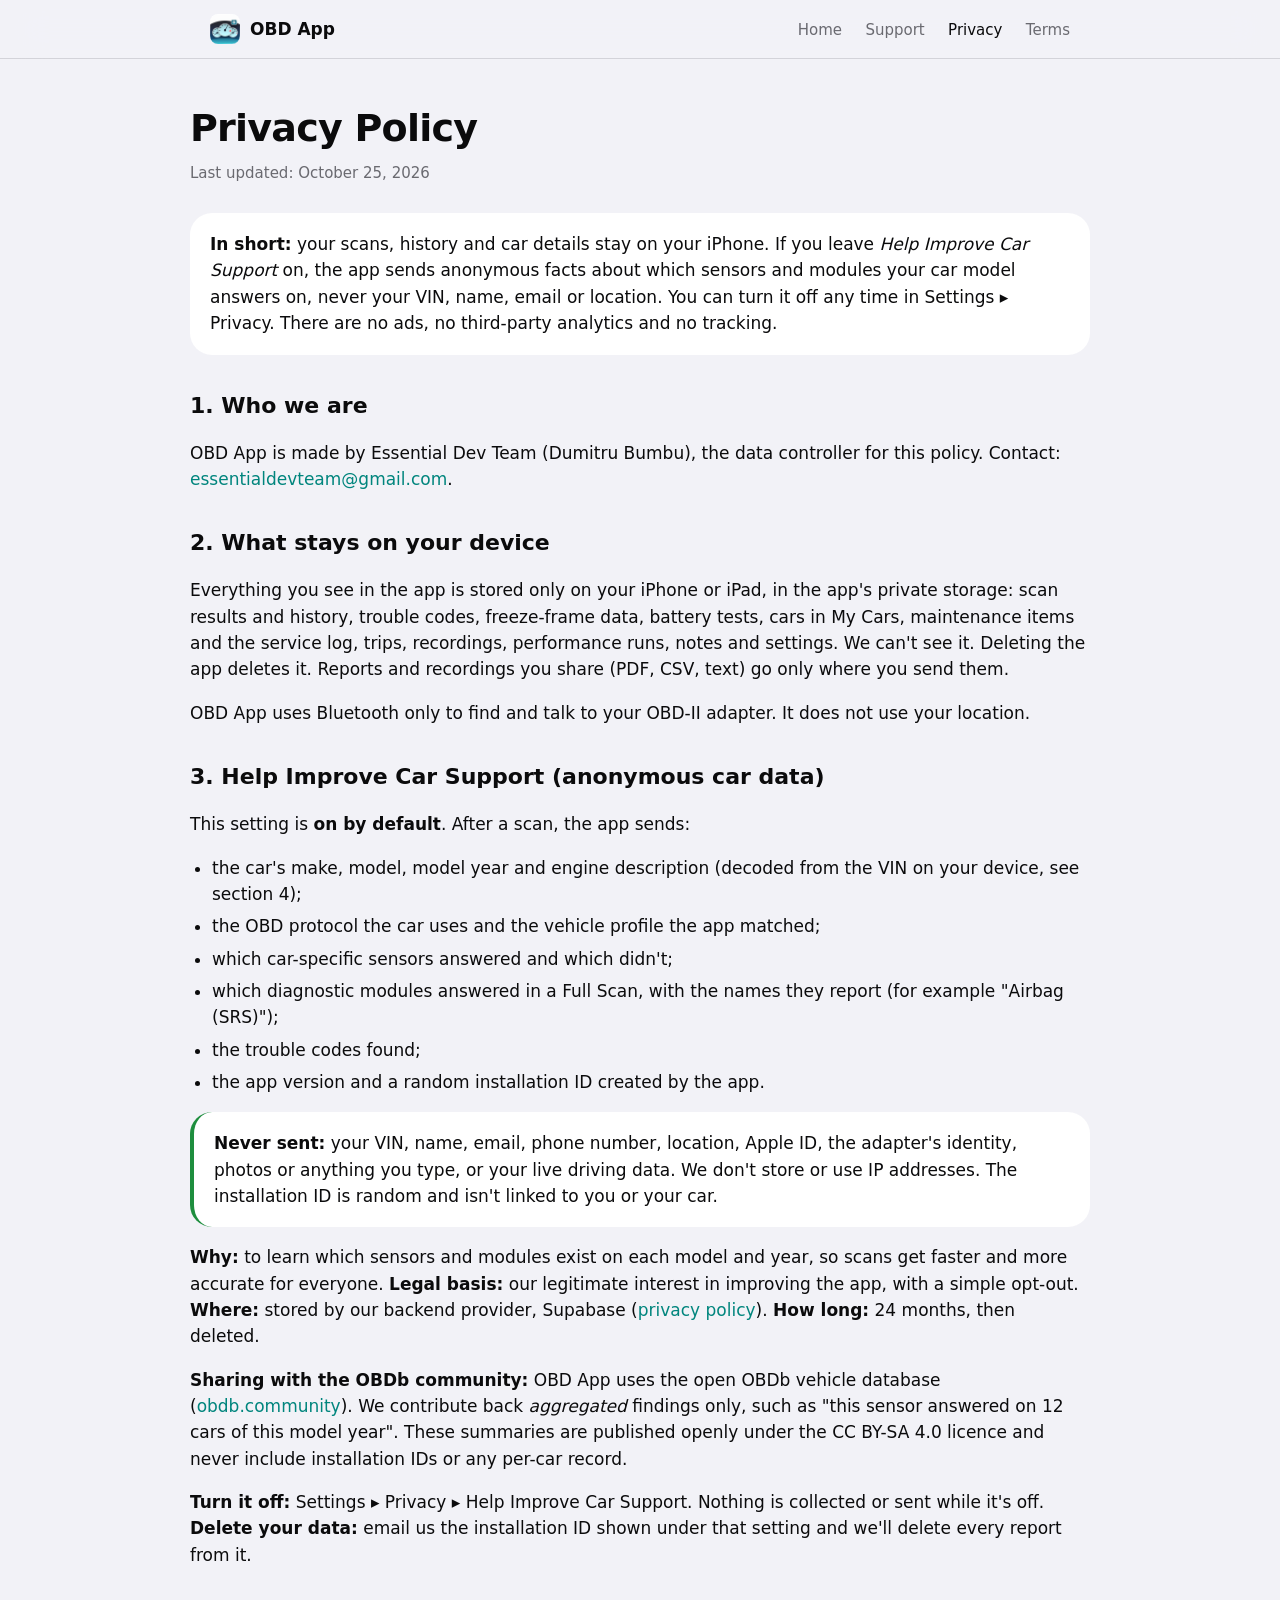
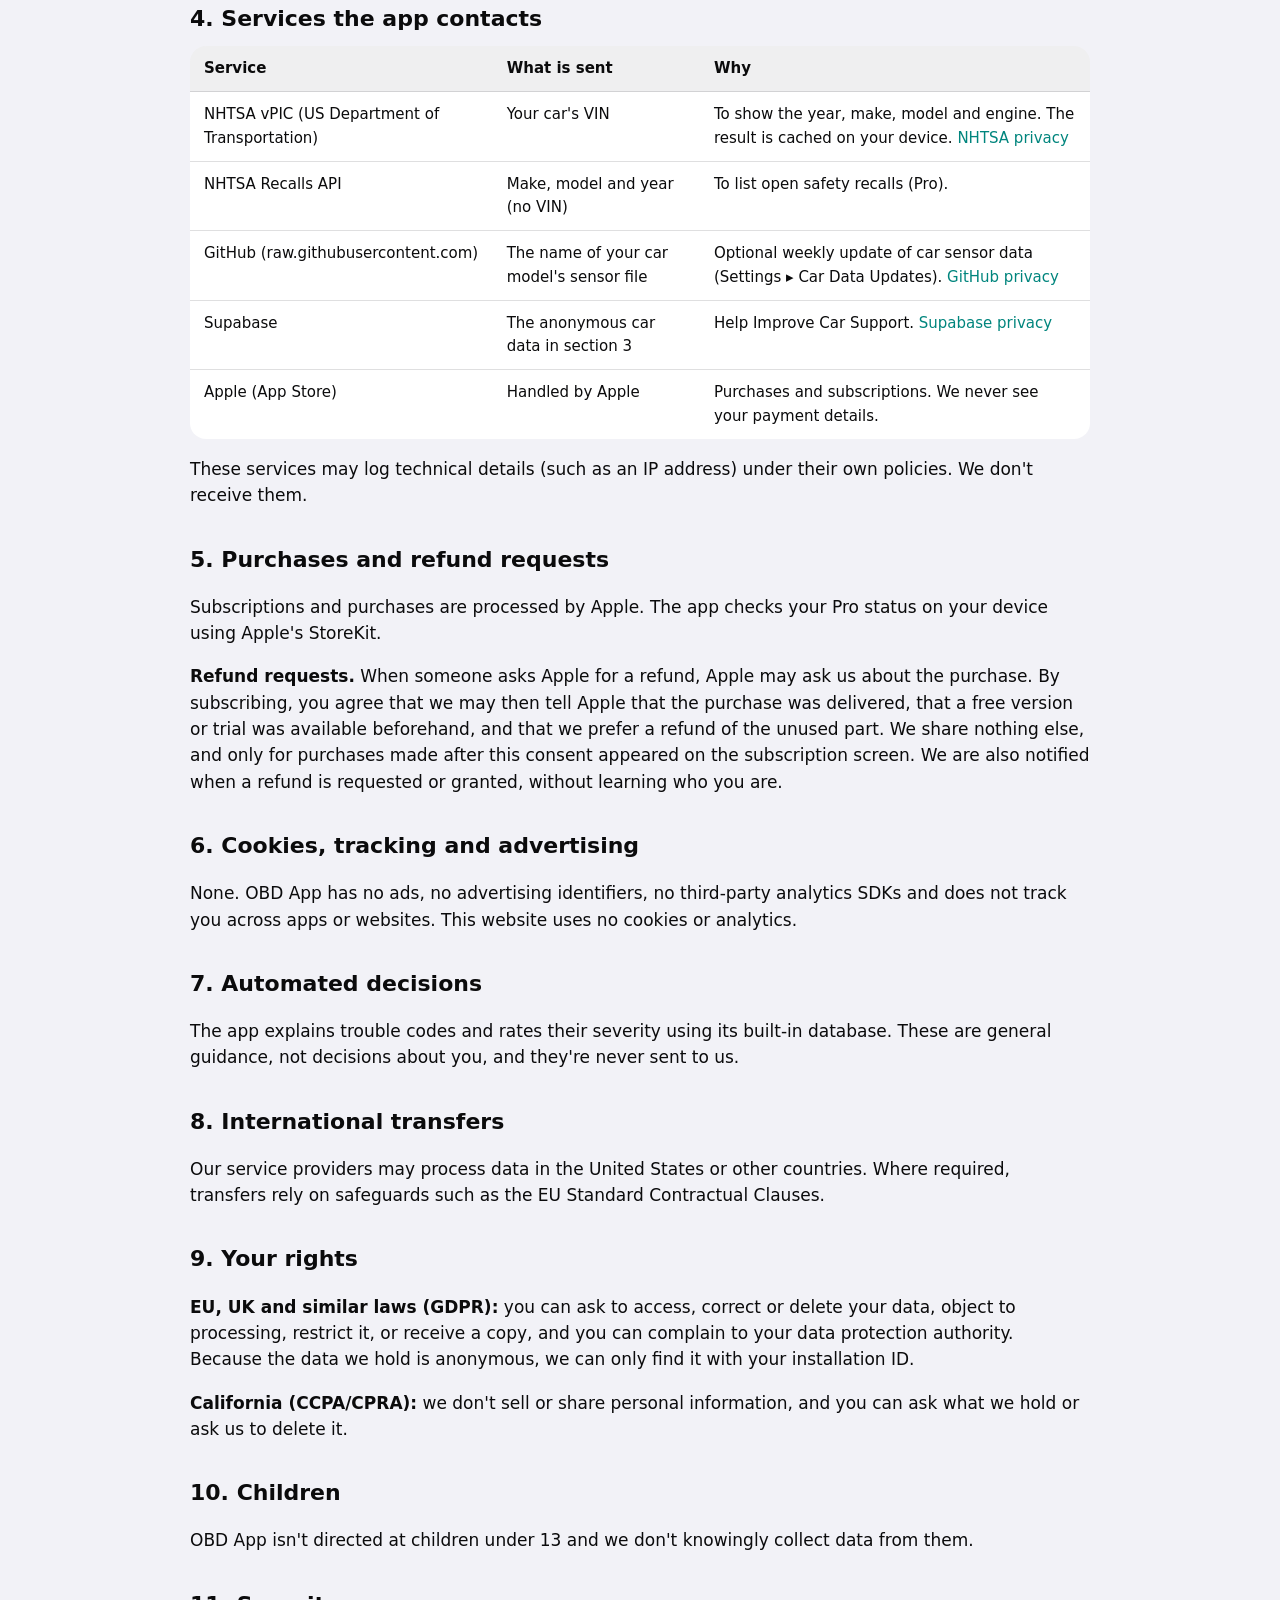
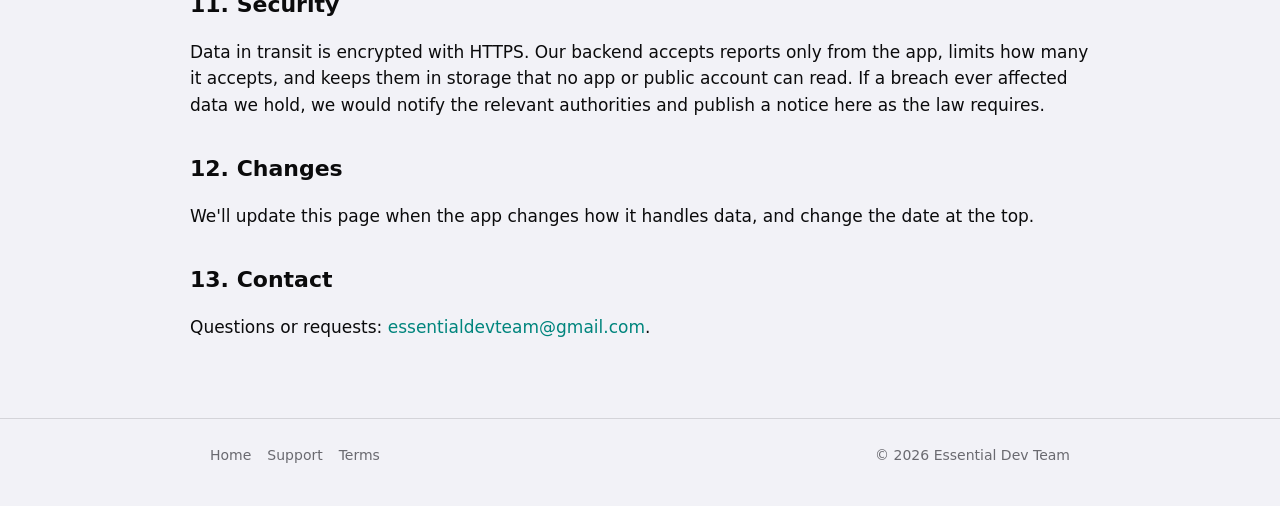
==== privacy.html @ a696c6cb "OBD App website: home, support, privacy policy, terms Co-Authored-By: Claude Opus 5.5 <noreply@anthr" ====
<!doctype html>
<html lang="en">
<head>
  <meta charset="utf-8">
  <meta name="viewport" content="width=device-width, initial-scale=1">
  <title>Privacy Policy · OBD App</title>
  <meta name="description" content="How OBD App handles your data.">
  <link rel="icon" href="favicon.png">
  <link rel="stylesheet" href="style.css">
</head>
<body>
  <header class="top">
    <div class="wrap">
      <a class="brand" href="index.html"><img src="icon.png" alt=""><span>OBD App</span></a>
      <nav>
        <a href="index.html">Home</a>
        <a href="support.html">Support</a>
        <a href="privacy.html" class="on">Privacy</a>
        <a href="terms.html">Terms</a>
      </nav>
    </div>
  </header>

  <main class="wrap doc">
    <h1>Privacy Policy</h1>
    <p class="updated">Last updated: October 25, 2026</p>

    <div class="box">
      <strong>In short:</strong> your scans, history and car details stay on your iPhone. If you leave
      <em>Help Improve Car Support</em> on, the app sends anonymous facts about which sensors and modules your
      car model answers on, never your VIN, name, email or location. You can turn it off any time in
      Settings ▸ Privacy. There are no ads, no third-party analytics and no tracking.
    </div>

    <h2>1. Who we are</h2>
    <p>OBD App is made by Essential Dev Team (Dumitru Bumbu), the data controller for this policy.
      Contact: <a href="mailto:essentialdevteam@gmail.com">essentialdevteam@gmail.com</a>.</p>

    <h2>2. What stays on your device</h2>
    <p>Everything you see in the app is stored only on your iPhone or iPad, in the app's private storage:
      scan results and history, trouble codes, freeze-frame data, battery tests, cars in My Cars, maintenance
      items and the service log, trips, recordings, performance runs, notes and settings. We can't see it.
      Deleting the app deletes it. Reports and recordings you share (PDF, CSV, text) go only where you send them.</p>
    <p>OBD App uses Bluetooth only to find and talk to your OBD-II adapter. It does not use your location.</p>

    <h2>3. Help Improve Car Support (anonymous car data)</h2>
    <p>This setting is <strong>on by default</strong>. After a scan, the app sends:</p>
    <ul>
      <li>the car's make, model, model year and engine description (decoded from the VIN on your device, see section 4);</li>
      <li>the OBD protocol the car uses and the vehicle profile the app matched;</li>
      <li>which car-specific sensors answered and which didn't;</li>
      <li>which diagnostic modules answered in a Full Scan, with the names they report (for example "Airbag (SRS)");</li>
      <li>the trouble codes found;</li>
      <li>the app version and a random installation ID created by the app.</li>
    </ul>
    <div class="box never">
      <strong>Never sent:</strong> your VIN, name, email, phone number, location, Apple ID, the adapter's identity,
      photos or anything you type, or your live driving data. We don't store or use IP addresses.
      The installation ID is random and isn't linked to you or your car.
    </div>
    <p><strong>Why:</strong> to learn which sensors and modules exist on each model and year, so scans get faster and
      more accurate for everyone. <strong>Legal basis:</strong> our legitimate interest in improving the app, with a
      simple opt-out. <strong>Where:</strong> stored by our backend provider, Supabase
      (<a href="https://supabase.com/privacy">privacy policy</a>). <strong>How long:</strong> 24 months, then deleted.</p>
    <p><strong>Sharing with the OBDb community:</strong> OBD App uses the open OBDb vehicle database
      (<a href="https://obdb.community">obdb.community</a>). We contribute back <em>aggregated</em> findings only, such as
      "this sensor answered on 12 cars of this model year". These summaries are published openly under the CC BY-SA 4.0
      licence and never include installation IDs or any per-car record.</p>
    <p><strong>Turn it off:</strong> Settings ▸ Privacy ▸ Help Improve Car Support. Nothing is collected or sent while it's off.
      <strong>Delete your data:</strong> email us the installation ID shown under that setting and we'll delete every report from it.</p>

    <h2>4. Services the app contacts</h2>
    <table>
      <tr><th>Service</th><th>What is sent</th><th>Why</th></tr>
      <tr><td>NHTSA vPIC (US Department of Transportation)</td><td>Your car's VIN</td><td>To show the year, make, model and engine. The result is cached on your device. <a href="https://www.nhtsa.gov/privacy">NHTSA privacy</a></td></tr>
      <tr><td>NHTSA Recalls API</td><td>Make, model and year (no VIN)</td><td>To list open safety recalls (Pro).</td></tr>
      <tr><td>GitHub (raw.githubusercontent.com)</td><td>The name of your car model's sensor file</td><td>Optional weekly update of car sensor data (Settings ▸ Car Data Updates). <a href="https://docs.github.com/site-policy/privacy-policies/github-general-privacy-statement">GitHub privacy</a></td></tr>
      <tr><td>Supabase</td><td>The anonymous car data in section 3</td><td>Help Improve Car Support. <a href="https://supabase.com/privacy">Supabase privacy</a></td></tr>
      <tr><td>Apple (App Store)</td><td>Handled by Apple</td><td>Purchases and subscriptions. We never see your payment details.</td></tr>
    </table>
    <p>These services may log technical details (such as an IP address) under their own policies. We don't receive them.</p>

    <h2>5. Purchases and refund requests</h2>
    <p>Subscriptions and purchases are processed by Apple. The app checks your Pro status on your device using Apple's StoreKit.</p>
    <p><strong>Refund requests.</strong> When someone asks Apple for a refund, Apple may ask us about the purchase. By subscribing,
      you agree that we may then tell Apple that the purchase was delivered, that a free version or trial was available
      beforehand, and that we prefer a refund of the unused part. We share nothing else, and only for purchases made after this
      consent appeared on the subscription screen. We are also notified when a refund is requested or granted, without
      learning who you are.</p>

    <h2>6. Cookies, tracking and advertising</h2>
    <p>None. OBD App has no ads, no advertising identifiers, no third-party analytics SDKs and does not track you across apps
      or websites. This website uses no cookies or analytics.</p>

    <h2>7. Automated decisions</h2>
    <p>The app explains trouble codes and rates their severity using its built-in database. These are general guidance,
      not decisions about you, and they're never sent to us.</p>

    <h2>8. International transfers</h2>
    <p>Our service providers may process data in the United States or other countries. Where required, transfers rely on
      safeguards such as the EU Standard Contractual Clauses.</p>

    <h2>9. Your rights</h2>
    <p><strong>EU, UK and similar laws (GDPR):</strong> you can ask to access, correct or delete your data, object to processing,
      restrict it, or receive a copy, and you can complain to your data protection authority. Because the data we hold is
      anonymous, we can only find it with your installation ID.</p>
    <p><strong>California (CCPA/CPRA):</strong> we don't sell or share personal information, and you can ask what we hold or ask us to delete it.</p>

    <h2>10. Children</h2>
    <p>OBD App isn't directed at children under 13 and we don't knowingly collect data from them.</p>

    <h2>11. Security</h2>
    <p>Data in transit is encrypted with HTTPS. Our backend accepts reports only from the app, limits how many it accepts,
      and keeps them in storage that no app or public account can read. If a breach ever affected data we hold, we would
      notify the relevant authorities and publish a notice here as the law requires.</p>

    <h2>12. Changes</h2>
    <p>We'll update this page when the app changes how it handles data, and change the date at the top.</p>

    <h2>13. Contact</h2>
    <p>Questions or requests: <a href="mailto:essentialdevteam@gmail.com">essentialdevteam@gmail.com</a>.</p>
  </main>

  <footer>
    <div class="wrap">
      <div><a href="index.html">Home</a><a href="support.html">Support</a><a href="terms.html">Terms</a></div>
      <div>© 2026 Essential Dev Team</div>
    </div>
  </footer>
</body>
</html>
---- style.css ----
:root {
  --bg: #F2F2F7;
  --card: #FFFFFF;
  --fg: #0B0B0C;
  --fg2: rgba(60, 60, 67, 0.75);
  --sep: rgba(60, 60, 67, 0.16);
  --fill: rgba(120, 120, 128, 0.12);
  --acc: #00857D;
  --accFg: #FFFFFF;
  --ok: #1E8E3E;
  --warn: #B35900;
  --bad: #D70015;
  --radius: 22px;
  color-scheme: light dark;
}
@media (prefers-color-scheme: dark) {
  :root {
    --bg: #000000;
    --card: #1C1C1E;
    --fg: #FFFFFF;
    --fg2: rgba(235, 235, 245, 0.66);
    --sep: rgba(84, 84, 88, 0.6);
    --fill: rgba(120, 120, 128, 0.24);
    --acc: #33D6C8;
    --accFg: #00211E;
    --ok: #30D158;
    --warn: #FFB340;
    --bad: #FF453A;
  }
}
* { box-sizing: border-box; }
html { -webkit-text-size-adjust: 100%; }
body {
  margin: 0;
  background: var(--bg);
  color: var(--fg);
  font: 17px/1.55 -apple-system, BlinkMacSystemFont, "SF Pro Text", "Helvetica Neue", system-ui, sans-serif;
  -webkit-font-smoothing: antialiased;
}
a { color: var(--acc); text-decoration: none; }
a:hover { text-decoration: underline; }
.wrap { max-width: 900px; margin: 0 auto; padding: 0 20px; }

/* Header */
header.top {
  position: sticky; top: 0; z-index: 10;
  background: color-mix(in srgb, var(--bg) 82%, transparent);
  backdrop-filter: saturate(180%) blur(20px);
  -webkit-backdrop-filter: saturate(180%) blur(20px);
  border-bottom: 0.5px solid var(--sep);
}
header.top .wrap { display: flex; align-items: center; justify-content: space-between; height: 58px; gap: 12px; }
.brand { display: flex; align-items: center; gap: 10px; font-weight: 700; color: var(--fg); }
.brand img { width: 30px; height: 30px; border-radius: 8px; }
nav a { color: var(--fg2); font-size: 15px; font-weight: 500; margin-left: 18px; }
nav a.on, nav a:hover { color: var(--fg); text-decoration: none; }

/* Hero */
.hero { padding: 64px 0 40px; display: grid; grid-template-columns: 1fr; gap: 28px; text-align: center; }
.hero img.icon { width: 112px; height: 112px; border-radius: 26px; margin: 0 auto; box-shadow: 0 18px 50px rgba(0, 0, 0, 0.25); }
.hero h1 { font-size: clamp(36px, 7vw, 58px); line-height: 1.05; letter-spacing: -0.03em; margin: 0; }
.hero h1 span { color: var(--fg2); display: block; }
.hero p.lead { font-size: 20px; color: var(--fg2); max-width: 620px; margin: 0 auto; }
.cta { display: flex; gap: 12px; justify-content: center; flex-wrap: wrap; }
.btn {
  display: inline-flex; align-items: center; justify-content: center; gap: 8px;
  height: 52px; padding: 0 26px; border-radius: 26px; font-weight: 600; font-size: 17px;
  background: var(--acc); color: var(--accFg);
}
.btn.ghost { background: var(--fill); color: var(--acc); }
.btn:hover { text-decoration: none; filter: brightness(1.05); }
.note { font-size: 13px; color: var(--fg2); }

/* Verdict demo */
.demo { display: grid; grid-template-columns: repeat(auto-fit, minmax(240px, 1fr)); gap: 14px; margin: 18px 0 8px; }
.card { background: var(--card); border-radius: var(--radius); padding: 20px; }
.chip {
  display: inline-flex; align-items: center; gap: 6px; height: 26px; padding: 0 11px; border-radius: 13px;
  font-size: 13px; font-weight: 700;
}
.chip.ok { color: var(--ok); background: color-mix(in srgb, var(--ok) 16%, transparent); }
.chip.warn { color: var(--warn); background: color-mix(in srgb, var(--warn) 16%, transparent); }
.chip.bad { color: var(--bad); background: color-mix(in srgb, var(--bad) 16%, transparent); }
.code { font: 600 13px ui-monospace, "SF Mono", Menlo, monospace; color: var(--fg2); margin-left: 8px; }
.card h3 { margin: 12px 0 4px; font-size: 18px; line-height: 1.3; }
.card p { margin: 0; color: var(--fg2); font-size: 15px; }

/* Features */
section { padding: 34px 0; }
section h2 { font-size: 30px; letter-spacing: -0.02em; margin: 0 0 18px; }
.grid { display: grid; grid-template-columns: repeat(auto-fit, minmax(250px, 1fr)); gap: 14px; }
.feature .ico {
  width: 40px; height: 40px; border-radius: 12px; background: var(--fill); color: var(--acc);
  display: flex; align-items: center; justify-content: center; font-size: 20px; margin-bottom: 10px;
}
.feature h3 { margin: 0 0 6px; font-size: 18px; }
.feature p { margin: 0; color: var(--fg2); font-size: 15px; }
.pro { font-size: 11px; font-weight: 700; color: var(--fg2); background: var(--fill); padding: 2px 7px; border-radius: 8px; margin-left: 6px; vertical-align: middle; }

/* Documents */
.doc { padding: 40px 0 20px; }
.doc h1 { font-size: 38px; letter-spacing: -0.02em; margin: 0 0 4px; }
.doc .updated { color: var(--fg2); font-size: 15px; margin: 0 0 28px; }
.doc h2 { font-size: 22px; margin: 34px 0 10px; }
.doc h3 { font-size: 18px; margin: 22px 0 8px; }
.doc p, .doc li { color: var(--fg); }
.doc ul { padding-left: 22px; }
.doc li { margin: 6px 0; }
.box { background: var(--card); border-radius: var(--radius); padding: 18px 20px; margin: 16px 0; }
.box.never { border-left: 4px solid var(--ok); }
table { width: 100%; border-collapse: collapse; background: var(--card); border-radius: 16px; overflow: hidden; font-size: 15px; }
th, td { text-align: left; padding: 11px 14px; border-top: 0.5px solid var(--sep); vertical-align: top; }
th { background: var(--fill); font-weight: 600; border-top: none; }
details { background: var(--card); border-radius: 16px; padding: 14px 18px; margin: 10px 0; }
summary { font-weight: 600; cursor: pointer; list-style: none; }
summary::-webkit-details-marker { display: none; }
summary::after { content: "+"; float: right; color: var(--fg2); font-weight: 400; }
details[open] summary::after { content: "–"; }
details p, details ul { color: var(--fg2); margin: 10px 0 0; }

footer { border-top: 0.5px solid var(--sep); margin-top: 40px; padding: 26px 0 40px; color: var(--fg2); font-size: 14px; }
footer .wrap { display: flex; justify-content: space-between; flex-wrap: wrap; gap: 12px; }
footer a { color: var(--fg2); margin-right: 16px; }

@media (max-width: 560px) {
  nav a { margin-left: 12px; font-size: 14px; }
  .brand span { display: none; }
  .hero { padding-top: 40px; }
}
@media (prefers-reduced-motion: no-preference) {
  .card, .feature { transition: transform .2s ease; }
}
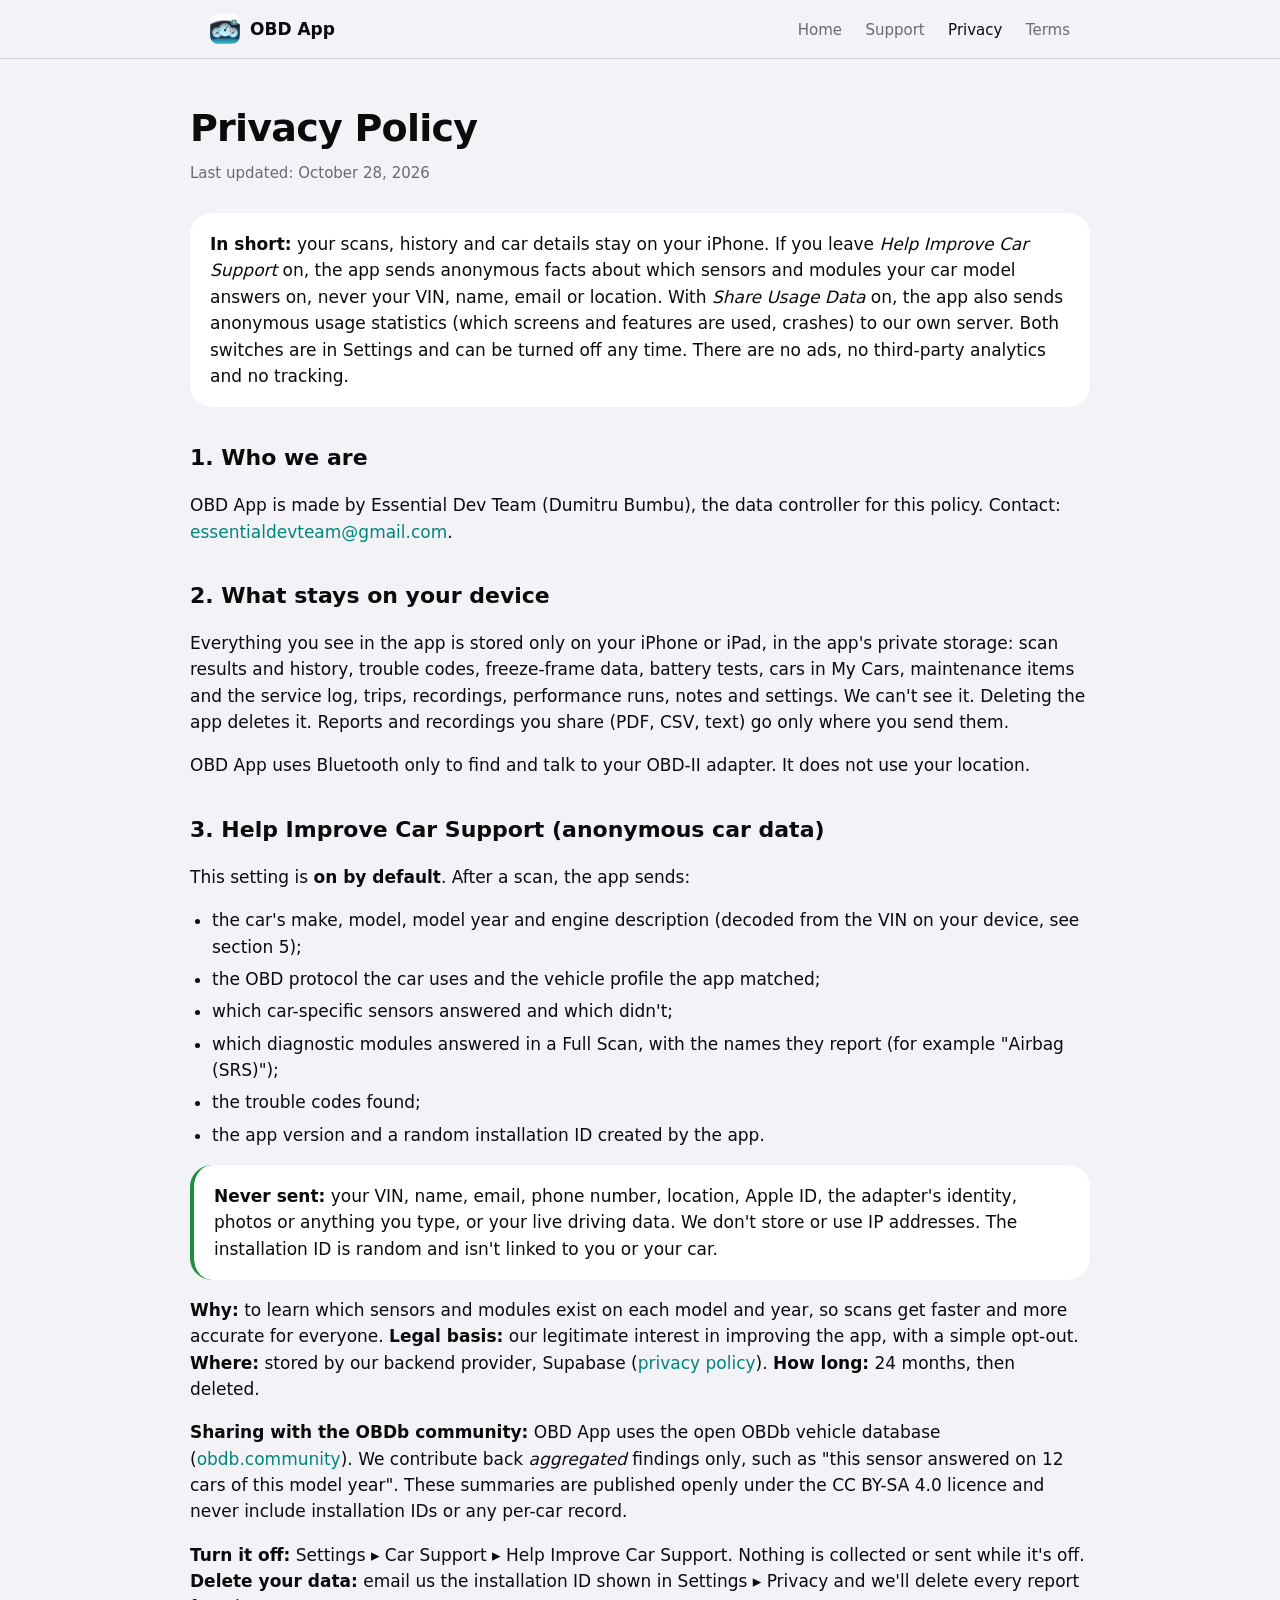
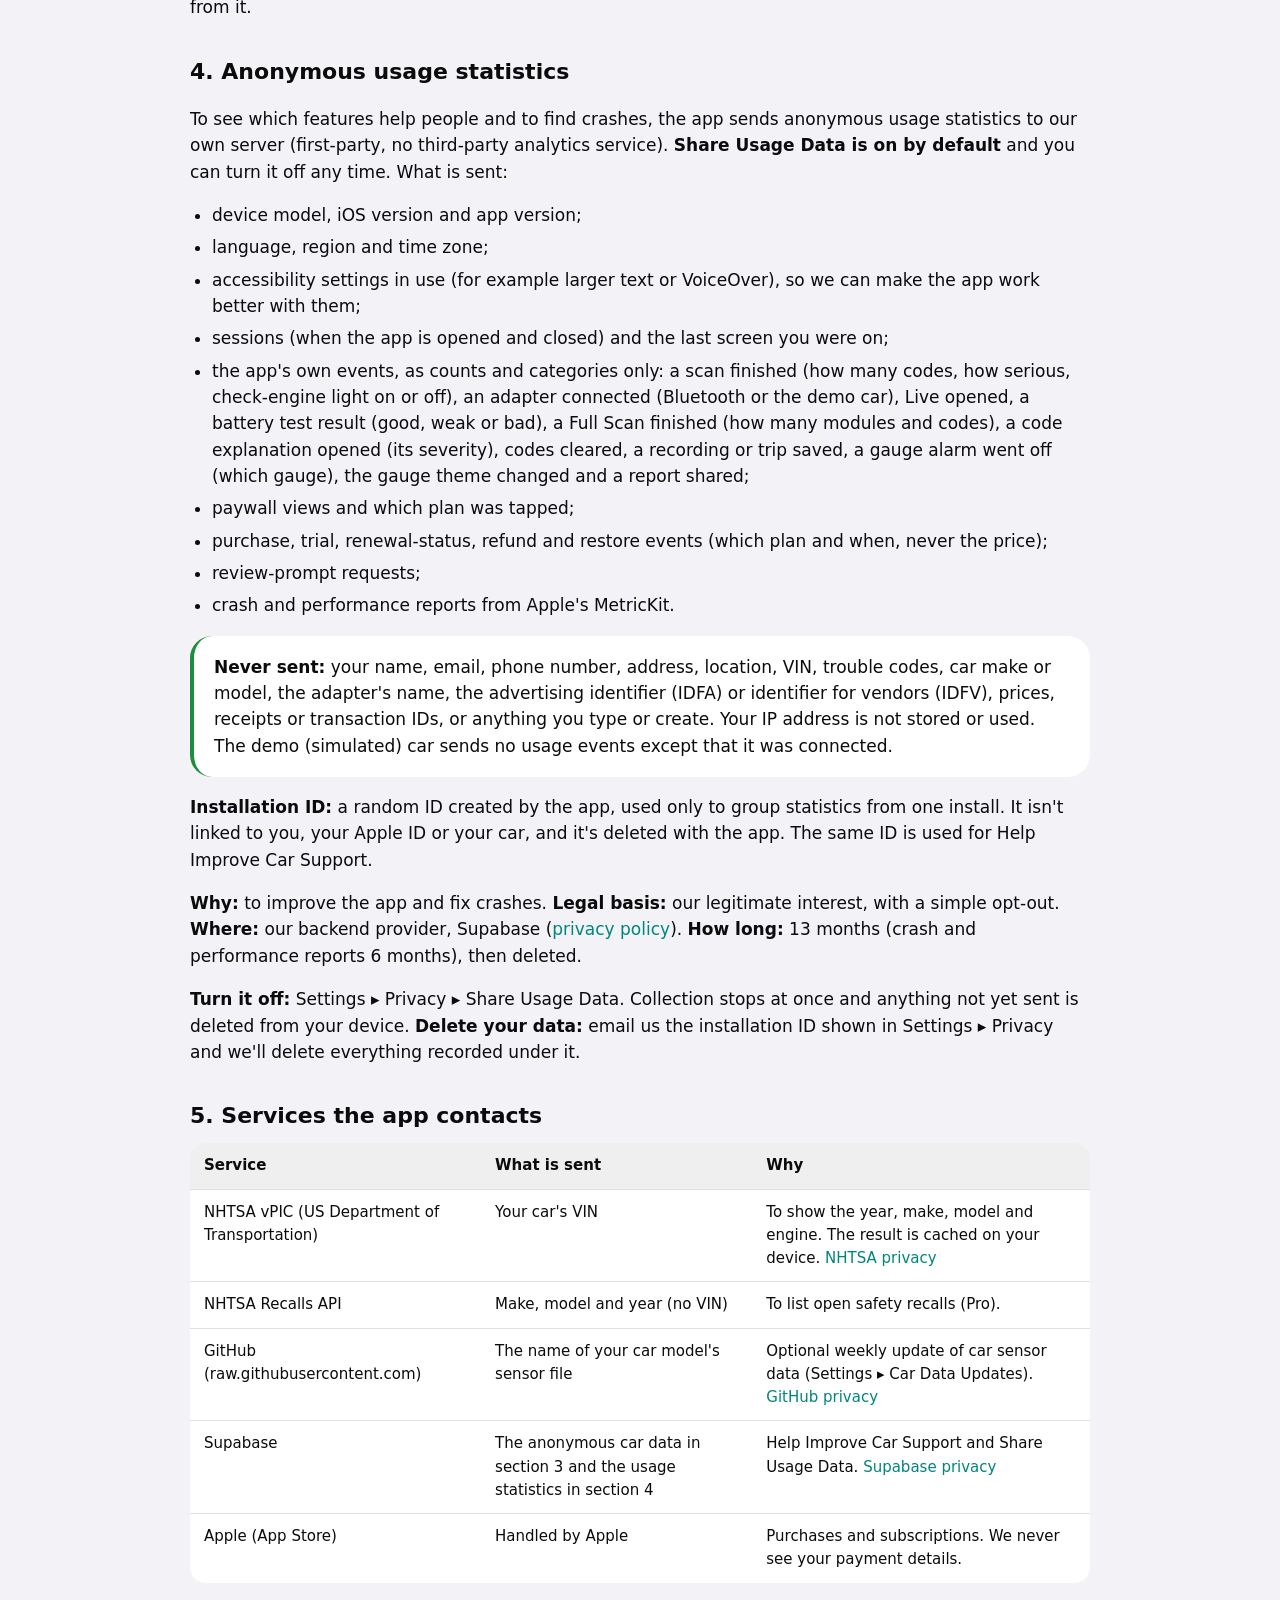
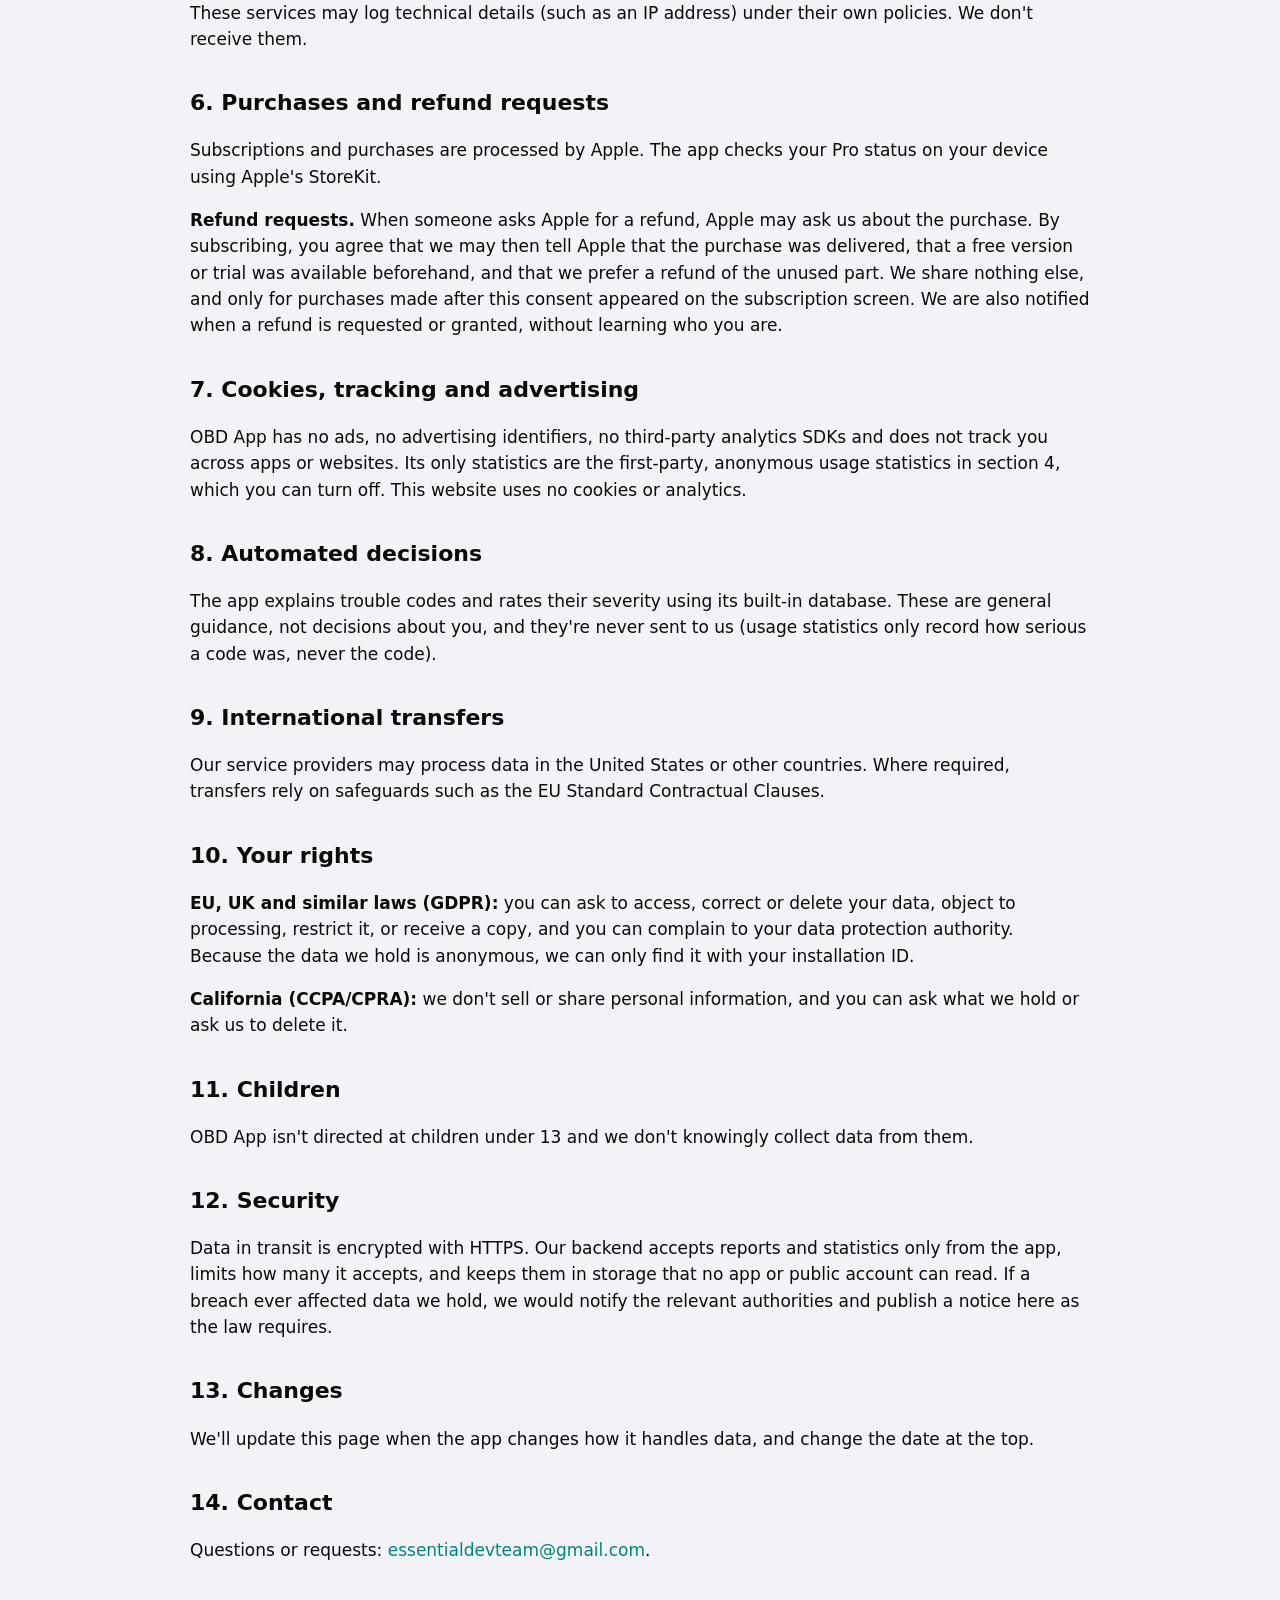
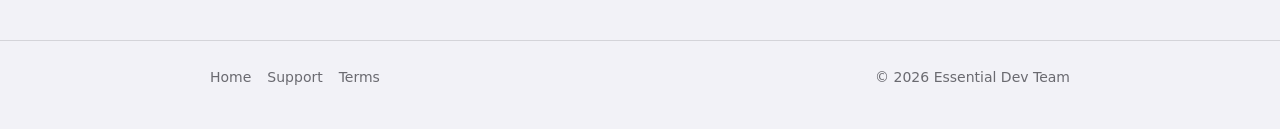
==== commit 630b09c2: "Privacy policy: anonymous usage statistics (in-house analytics), FAQ update Co-Authored-By: Claude O" ====
--- a/privacy.html
+++ b/privacy.html
@@ -23,13 +23,14 @@
 
   <main class="wrap doc">
     <h1>Privacy Policy</h1>
-    <p class="updated">Last updated: October 25, 2026</p>
+    <p class="updated">Last updated: October 28, 2026</p>
 
     <div class="box">
       <strong>In short:</strong> your scans, history and car details stay on your iPhone. If you leave
       <em>Help Improve Car Support</em> on, the app sends anonymous facts about which sensors and modules your
-      car model answers on, never your VIN, name, email or location. You can turn it off any time in
-      Settings ▸ Privacy. There are no ads, no third-party analytics and no tracking.
+      car model answers on, never your VIN, name, email or location. With <em>Share Usage Data</em> on, the app
+      also sends anonymous usage statistics (which screens and features are used, crashes) to our own server.
+      Both switches are in Settings and can be turned off any time. There are no ads, no third-party analytics and no tracking.
     </div>
 
     <h2>1. Who we are</h2>
@@ -46,7 +47,7 @@
     <h2>3. Help Improve Car Support (anonymous car data)</h2>
     <p>This setting is <strong>on by default</strong>. After a scan, the app sends:</p>
     <ul>
-      <li>the car's make, model, model year and engine description (decoded from the VIN on your device, see section 4);</li>
+      <li>the car's make, model, model year and engine description (decoded from the VIN on your device, see section 5);</li>
       <li>the OBD protocol the car uses and the vehicle profile the app matched;</li>
       <li>which car-specific sensors answered and which didn't;</li>
       <li>which diagnostic modules answered in a Full Scan, with the names they report (for example "Airbag (SRS)");</li>
@@ -66,21 +67,54 @@
       (<a href="https://obdb.community">obdb.community</a>). We contribute back <em>aggregated</em> findings only, such as
       "this sensor answered on 12 cars of this model year". These summaries are published openly under the CC BY-SA 4.0
       licence and never include installation IDs or any per-car record.</p>
-    <p><strong>Turn it off:</strong> Settings ▸ Privacy ▸ Help Improve Car Support. Nothing is collected or sent while it's off.
-      <strong>Delete your data:</strong> email us the installation ID shown under that setting and we'll delete every report from it.</p>
+    <p><strong>Turn it off:</strong> Settings ▸ Car Support ▸ Help Improve Car Support. Nothing is collected or sent while it's off.
+      <strong>Delete your data:</strong> email us the installation ID shown in Settings ▸ Privacy and we'll delete every report from it.</p>
 
-    <h2>4. Services the app contacts</h2>
+    <h2 id="usage">4. Anonymous usage statistics</h2>
+    <p>To see which features help people and to find crashes, the app sends anonymous usage statistics to our own server
+      (first-party, no third-party analytics service). <strong>Share Usage Data is on by default</strong> and you can turn it off
+      any time. What is sent:</p>
+    <ul>
+      <li>device model, iOS version and app version;</li>
+      <li>language, region and time zone;</li>
+      <li>accessibility settings in use (for example larger text or VoiceOver), so we can make the app work better with them;</li>
+      <li>sessions (when the app is opened and closed) and the last screen you were on;</li>
+      <li>the app's own events, as counts and categories only: a scan finished (how many codes, how serious, check-engine light on or off),
+        an adapter connected (Bluetooth or the demo car), Live opened, a battery test result (good, weak or bad), a Full Scan finished
+        (how many modules and codes), a code explanation opened (its severity), codes cleared, a recording or trip saved, a gauge
+        alarm went off (which gauge), the gauge theme changed and a report shared;</li>
+      <li>paywall views and which plan was tapped;</li>
+      <li>purchase, trial, renewal-status, refund and restore events (which plan and when, never the price);</li>
+      <li>review-prompt requests;</li>
+      <li>crash and performance reports from Apple's MetricKit.</li>
+    </ul>
+    <div class="box never">
+      <strong>Never sent:</strong> your name, email, phone number, address, location, VIN, trouble codes, car make or model,
+      the adapter's name, the advertising identifier (IDFA) or identifier for vendors (IDFV), prices, receipts or transaction IDs,
+      or anything you type or create. Your IP address is not stored or used. The demo (simulated) car sends no usage events
+      except that it was connected.
+    </div>
+    <p><strong>Installation ID:</strong> a random ID created by the app, used only to group statistics from one install. It isn't
+      linked to you, your Apple ID or your car, and it's deleted with the app. The same ID is used for Help Improve Car Support.</p>
+    <p><strong>Why:</strong> to improve the app and fix crashes. <strong>Legal basis:</strong> our legitimate interest, with a simple
+      opt-out. <strong>Where:</strong> our backend provider, Supabase (<a href="https://supabase.com/privacy">privacy policy</a>).
+      <strong>How long:</strong> 13 months (crash and performance reports 6 months), then deleted.</p>
+    <p><strong>Turn it off:</strong> Settings ▸ Privacy ▸ Share Usage Data. Collection stops at once and anything not yet sent is
+      deleted from your device. <strong>Delete your data:</strong> email us the installation ID shown in Settings ▸ Privacy and
+      we'll delete everything recorded under it.</p>
+
+    <h2>5. Services the app contacts</h2>
     <table>
       <tr><th>Service</th><th>What is sent</th><th>Why</th></tr>
       <tr><td>NHTSA vPIC (US Department of Transportation)</td><td>Your car's VIN</td><td>To show the year, make, model and engine. The result is cached on your device. <a href="https://www.nhtsa.gov/privacy">NHTSA privacy</a></td></tr>
       <tr><td>NHTSA Recalls API</td><td>Make, model and year (no VIN)</td><td>To list open safety recalls (Pro).</td></tr>
       <tr><td>GitHub (raw.githubusercontent.com)</td><td>The name of your car model's sensor file</td><td>Optional weekly update of car sensor data (Settings ▸ Car Data Updates). <a href="https://docs.github.com/site-policy/privacy-policies/github-general-privacy-statement">GitHub privacy</a></td></tr>
-      <tr><td>Supabase</td><td>The anonymous car data in section 3</td><td>Help Improve Car Support. <a href="https://supabase.com/privacy">Supabase privacy</a></td></tr>
+      <tr><td>Supabase</td><td>The anonymous car data in section 3 and the usage statistics in section 4</td><td>Help Improve Car Support and Share Usage Data. <a href="https://supabase.com/privacy">Supabase privacy</a></td></tr>
       <tr><td>Apple (App Store)</td><td>Handled by Apple</td><td>Purchases and subscriptions. We never see your payment details.</td></tr>
     </table>
     <p>These services may log technical details (such as an IP address) under their own policies. We don't receive them.</p>
 
-    <h2>5. Purchases and refund requests</h2>
+    <h2>6. Purchases and refund requests</h2>
     <p>Subscriptions and purchases are processed by Apple. The app checks your Pro status on your device using Apple's StoreKit.</p>
     <p><strong>Refund requests.</strong> When someone asks Apple for a refund, Apple may ask us about the purchase. By subscribing,
       you agree that we may then tell Apple that the purchase was delivered, that a free version or trial was available
@@ -88,36 +122,37 @@
       consent appeared on the subscription screen. We are also notified when a refund is requested or granted, without
       learning who you are.</p>
 
-    <h2>6. Cookies, tracking and advertising</h2>
-    <p>None. OBD App has no ads, no advertising identifiers, no third-party analytics SDKs and does not track you across apps
-      or websites. This website uses no cookies or analytics.</p>
+    <h2>7. Cookies, tracking and advertising</h2>
+    <p>OBD App has no ads, no advertising identifiers, no third-party analytics SDKs and does not track you across apps
+      or websites. Its only statistics are the first-party, anonymous usage statistics in section 4, which you can turn off.
+      This website uses no cookies or analytics.</p>
 
-    <h2>7. Automated decisions</h2>
+    <h2>8. Automated decisions</h2>
     <p>The app explains trouble codes and rates their severity using its built-in database. These are general guidance,
-      not decisions about you, and they're never sent to us.</p>
+      not decisions about you, and they're never sent to us (usage statistics only record how serious a code was, never the code).</p>
 
-    <h2>8. International transfers</h2>
+    <h2>9. International transfers</h2>
     <p>Our service providers may process data in the United States or other countries. Where required, transfers rely on
       safeguards such as the EU Standard Contractual Clauses.</p>
 
-    <h2>9. Your rights</h2>
+    <h2>10. Your rights</h2>
     <p><strong>EU, UK and similar laws (GDPR):</strong> you can ask to access, correct or delete your data, object to processing,
       restrict it, or receive a copy, and you can complain to your data protection authority. Because the data we hold is
       anonymous, we can only find it with your installation ID.</p>
     <p><strong>California (CCPA/CPRA):</strong> we don't sell or share personal information, and you can ask what we hold or ask us to delete it.</p>
 
-    <h2>10. Children</h2>
+    <h2>11. Children</h2>
     <p>OBD App isn't directed at children under 13 and we don't knowingly collect data from them.</p>
 
-    <h2>11. Security</h2>
-    <p>Data in transit is encrypted with HTTPS. Our backend accepts reports only from the app, limits how many it accepts,
+    <h2>12. Security</h2>
+    <p>Data in transit is encrypted with HTTPS. Our backend accepts reports and statistics only from the app, limits how many it accepts,
       and keeps them in storage that no app or public account can read. If a breach ever affected data we hold, we would
       notify the relevant authorities and publish a notice here as the law requires.</p>
 
-    <h2>12. Changes</h2>
+    <h2>13. Changes</h2>
     <p>We'll update this page when the app changes how it handles data, and change the date at the top.</p>
 
-    <h2>13. Contact</h2>
+    <h2>14. Contact</h2>
     <p>Questions or requests: <a href="mailto:essentialdevteam@gmail.com">essentialdevteam@gmail.com</a>.</p>
   </main>
 
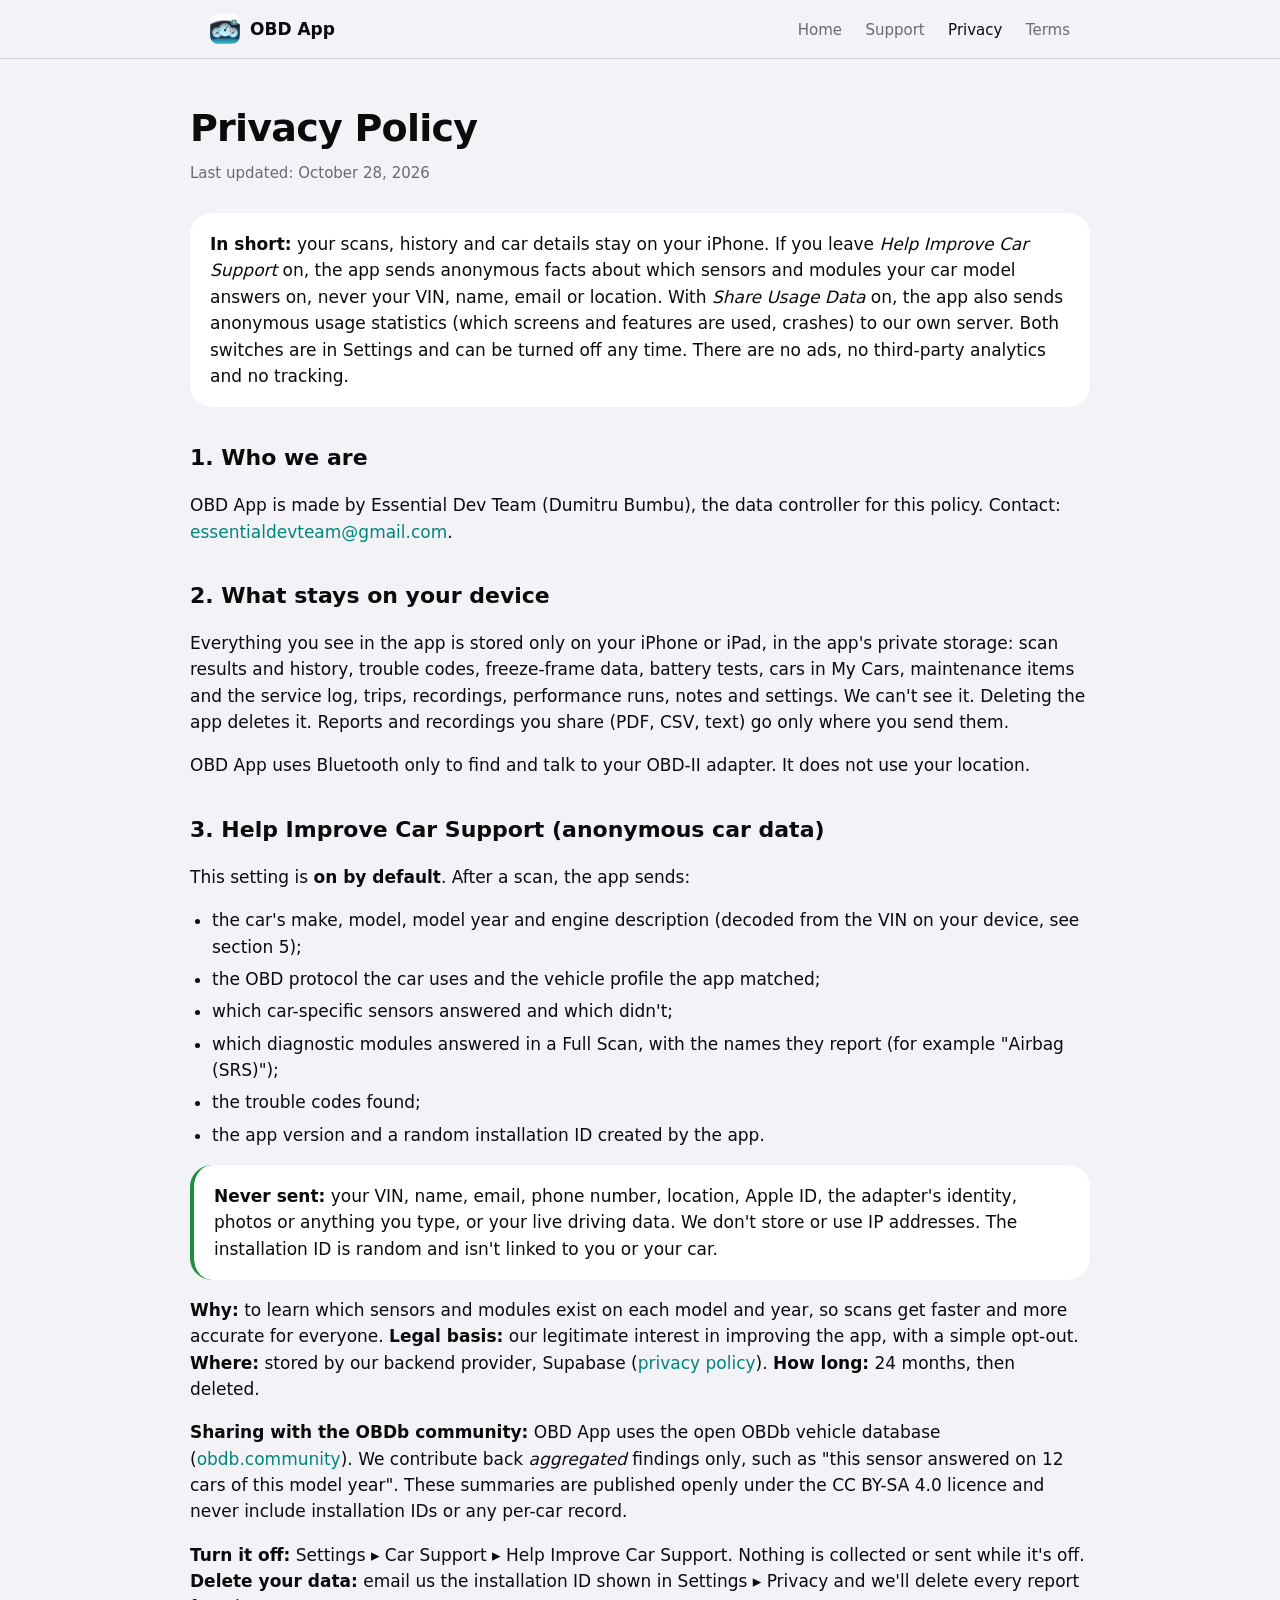
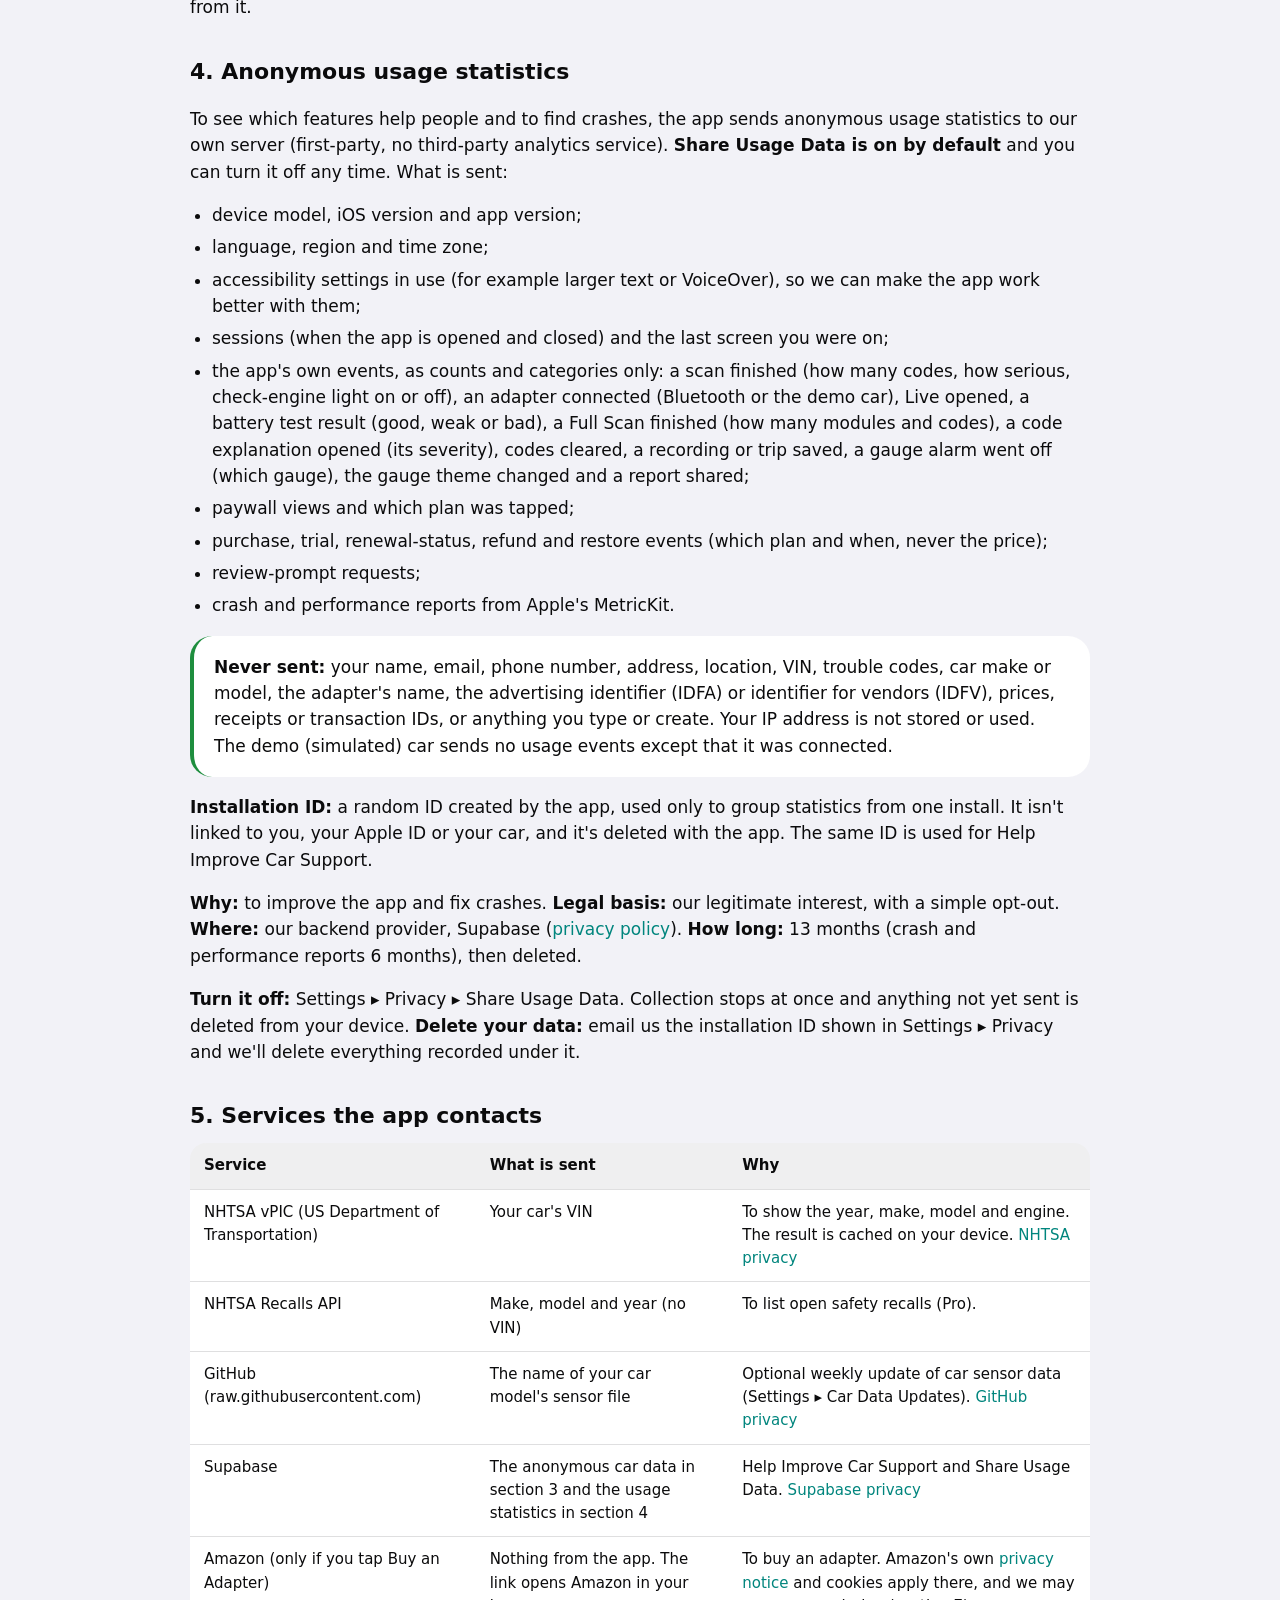
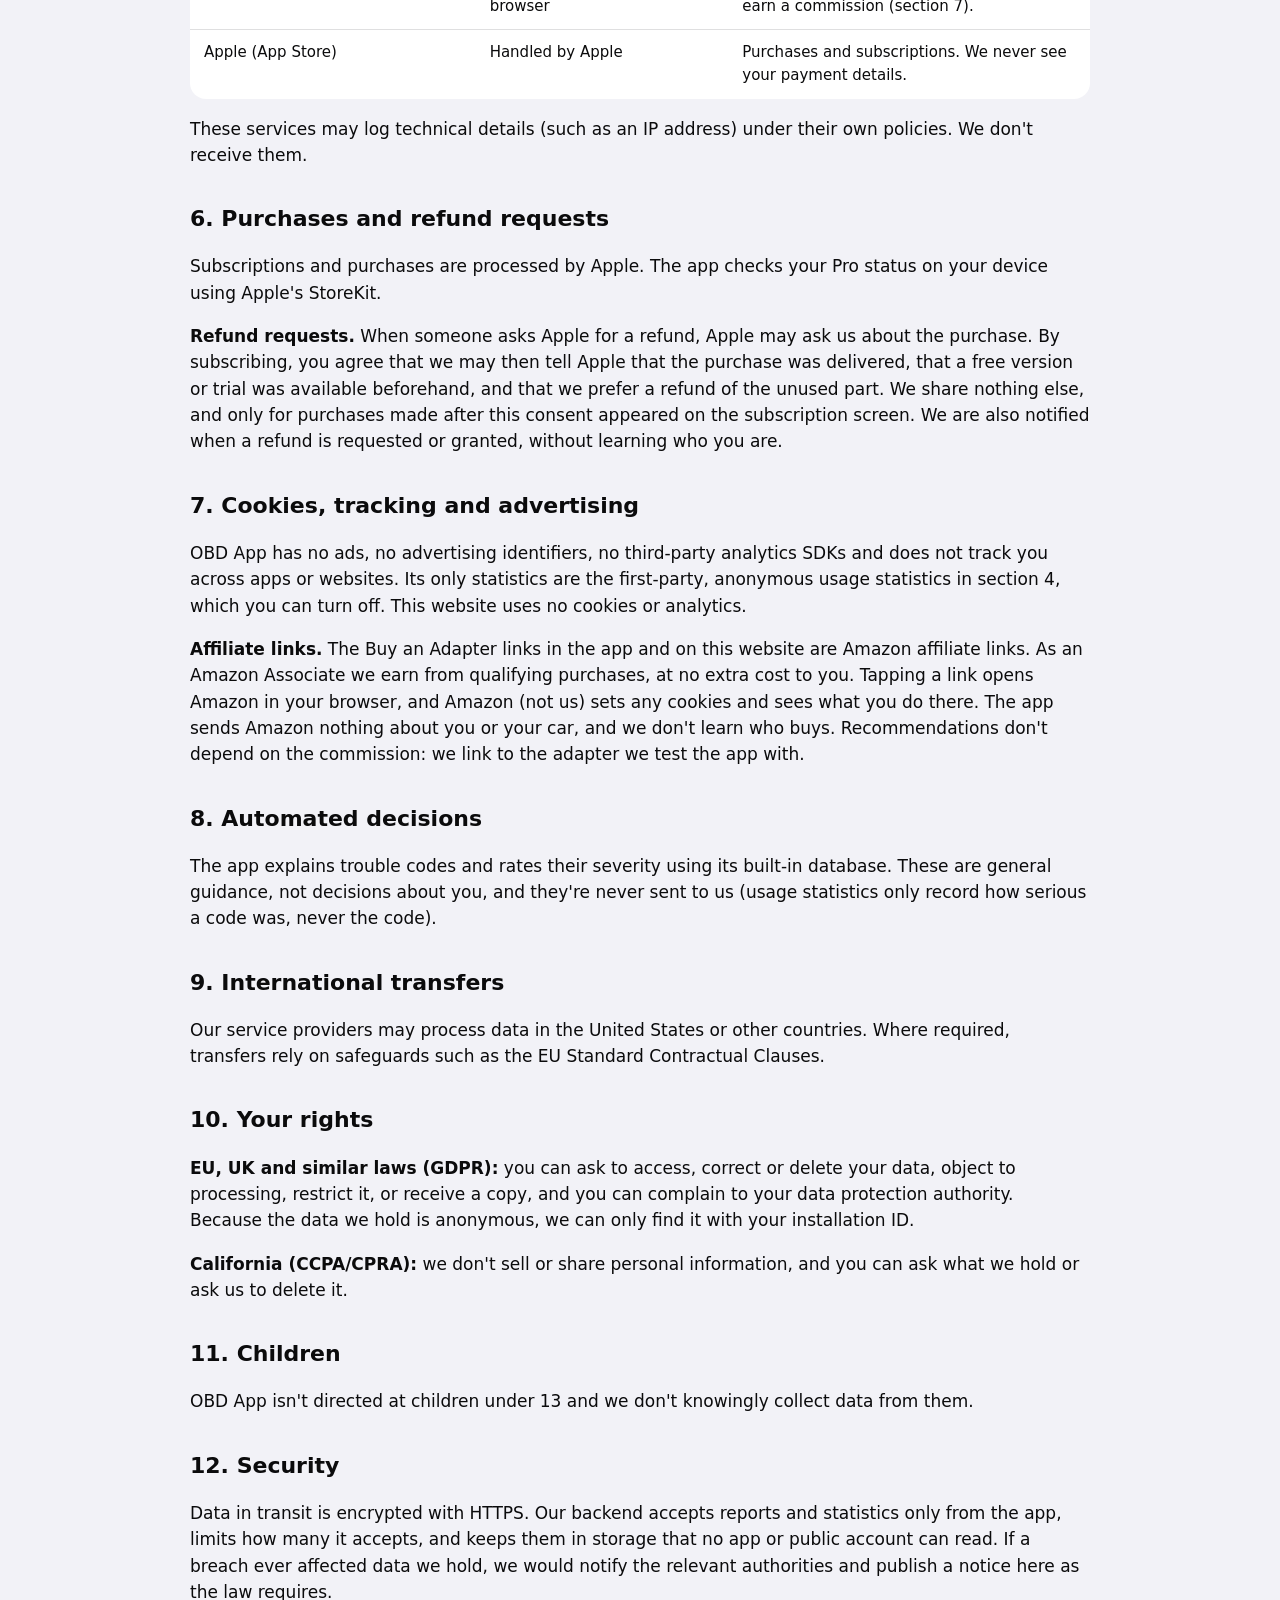
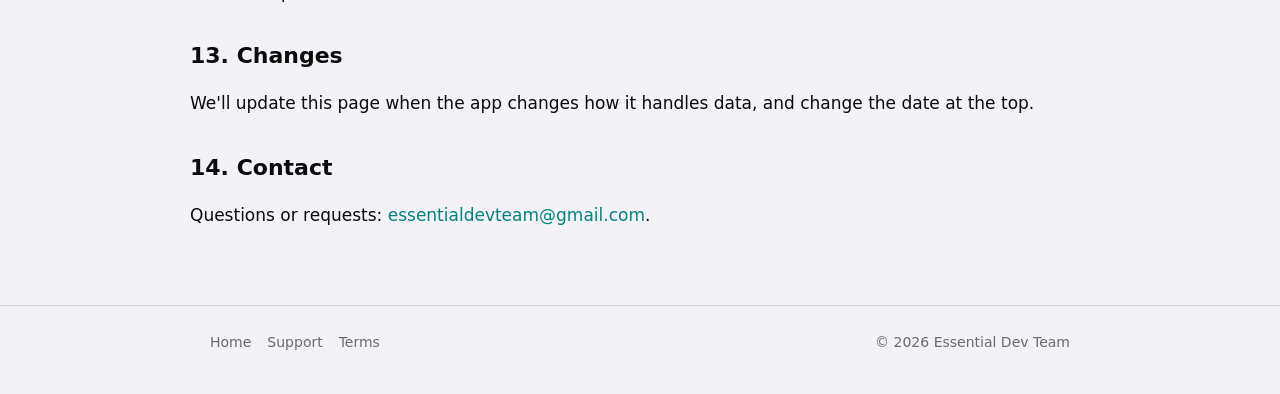
==== commit 1fc216b4: "Affiliate disclosure in privacy policy; support page adapter matches the app Co-Authored-By: Claude " ====
--- a/privacy.html
+++ b/privacy.html
@@ -110,6 +110,7 @@
       <tr><td>NHTSA Recalls API</td><td>Make, model and year (no VIN)</td><td>To list open safety recalls (Pro).</td></tr>
       <tr><td>GitHub (raw.githubusercontent.com)</td><td>The name of your car model's sensor file</td><td>Optional weekly update of car sensor data (Settings ▸ Car Data Updates). <a href="https://docs.github.com/site-policy/privacy-policies/github-general-privacy-statement">GitHub privacy</a></td></tr>
       <tr><td>Supabase</td><td>The anonymous car data in section 3 and the usage statistics in section 4</td><td>Help Improve Car Support and Share Usage Data. <a href="https://supabase.com/privacy">Supabase privacy</a></td></tr>
+      <tr><td>Amazon (only if you tap Buy an Adapter)</td><td>Nothing from the app. The link opens Amazon in your browser</td><td>To buy an adapter. Amazon's own <a href="https://www.amazon.com/gp/help/customer/display.html?nodeId=GX7NJQ4ZB8MHFRNJ">privacy notice</a> and cookies apply there, and we may earn a commission (section 7).</td></tr>
       <tr><td>Apple (App Store)</td><td>Handled by Apple</td><td>Purchases and subscriptions. We never see your payment details.</td></tr>
     </table>
     <p>These services may log technical details (such as an IP address) under their own policies. We don't receive them.</p>
@@ -126,6 +127,11 @@
     <p>OBD App has no ads, no advertising identifiers, no third-party analytics SDKs and does not track you across apps
       or websites. Its only statistics are the first-party, anonymous usage statistics in section 4, which you can turn off.
       This website uses no cookies or analytics.</p>
+
+    <p><strong>Affiliate links.</strong> The Buy an Adapter links in the app and on this website are Amazon affiliate links. As an Amazon
+      Associate we earn from qualifying purchases, at no extra cost to you. Tapping a link opens Amazon in your browser, and Amazon
+      (not us) sets any cookies and sees what you do there. The app sends Amazon nothing about you or your car, and we don't
+      learn who buys. Recommendations don't depend on the commission: we link to the adapter we test the app with.</p>
 
     <h2>8. Automated decisions</h2>
     <p>The app explains trouble codes and rates their severity using its built-in database. These are general guidance,
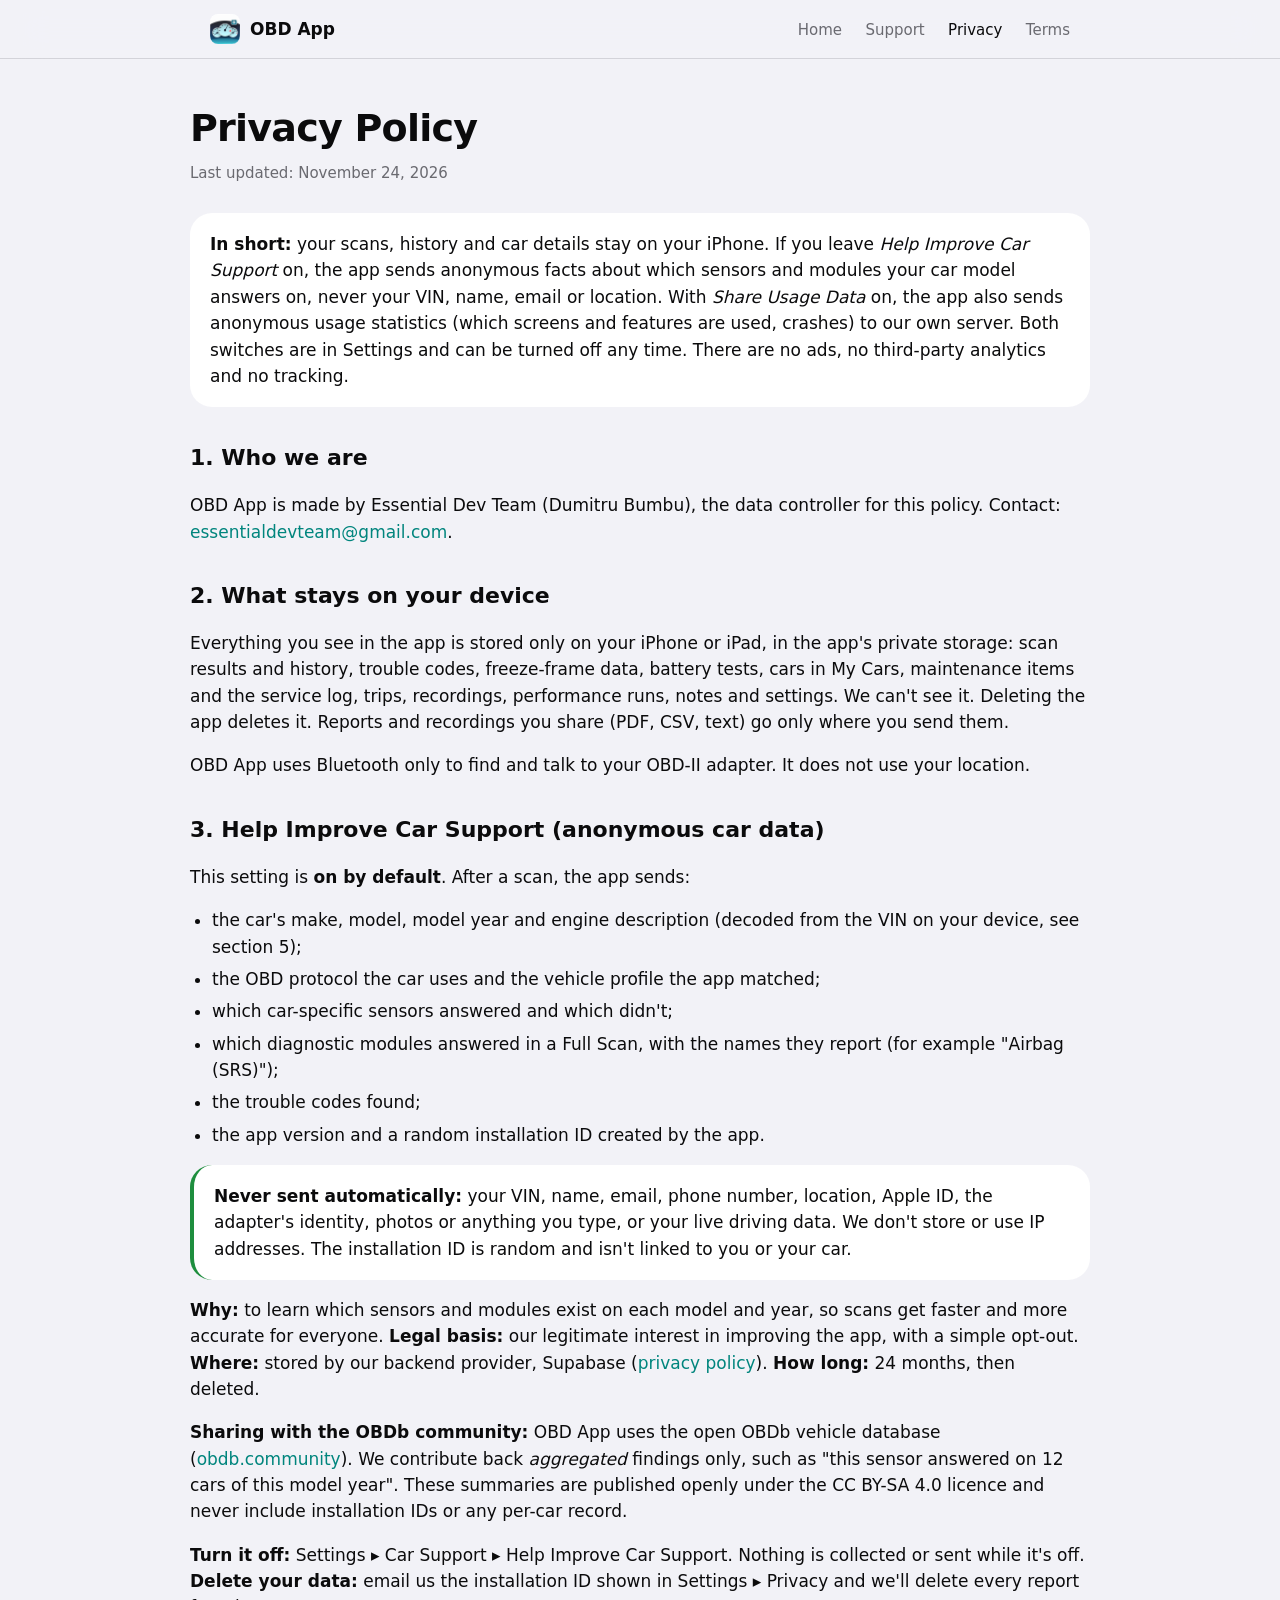
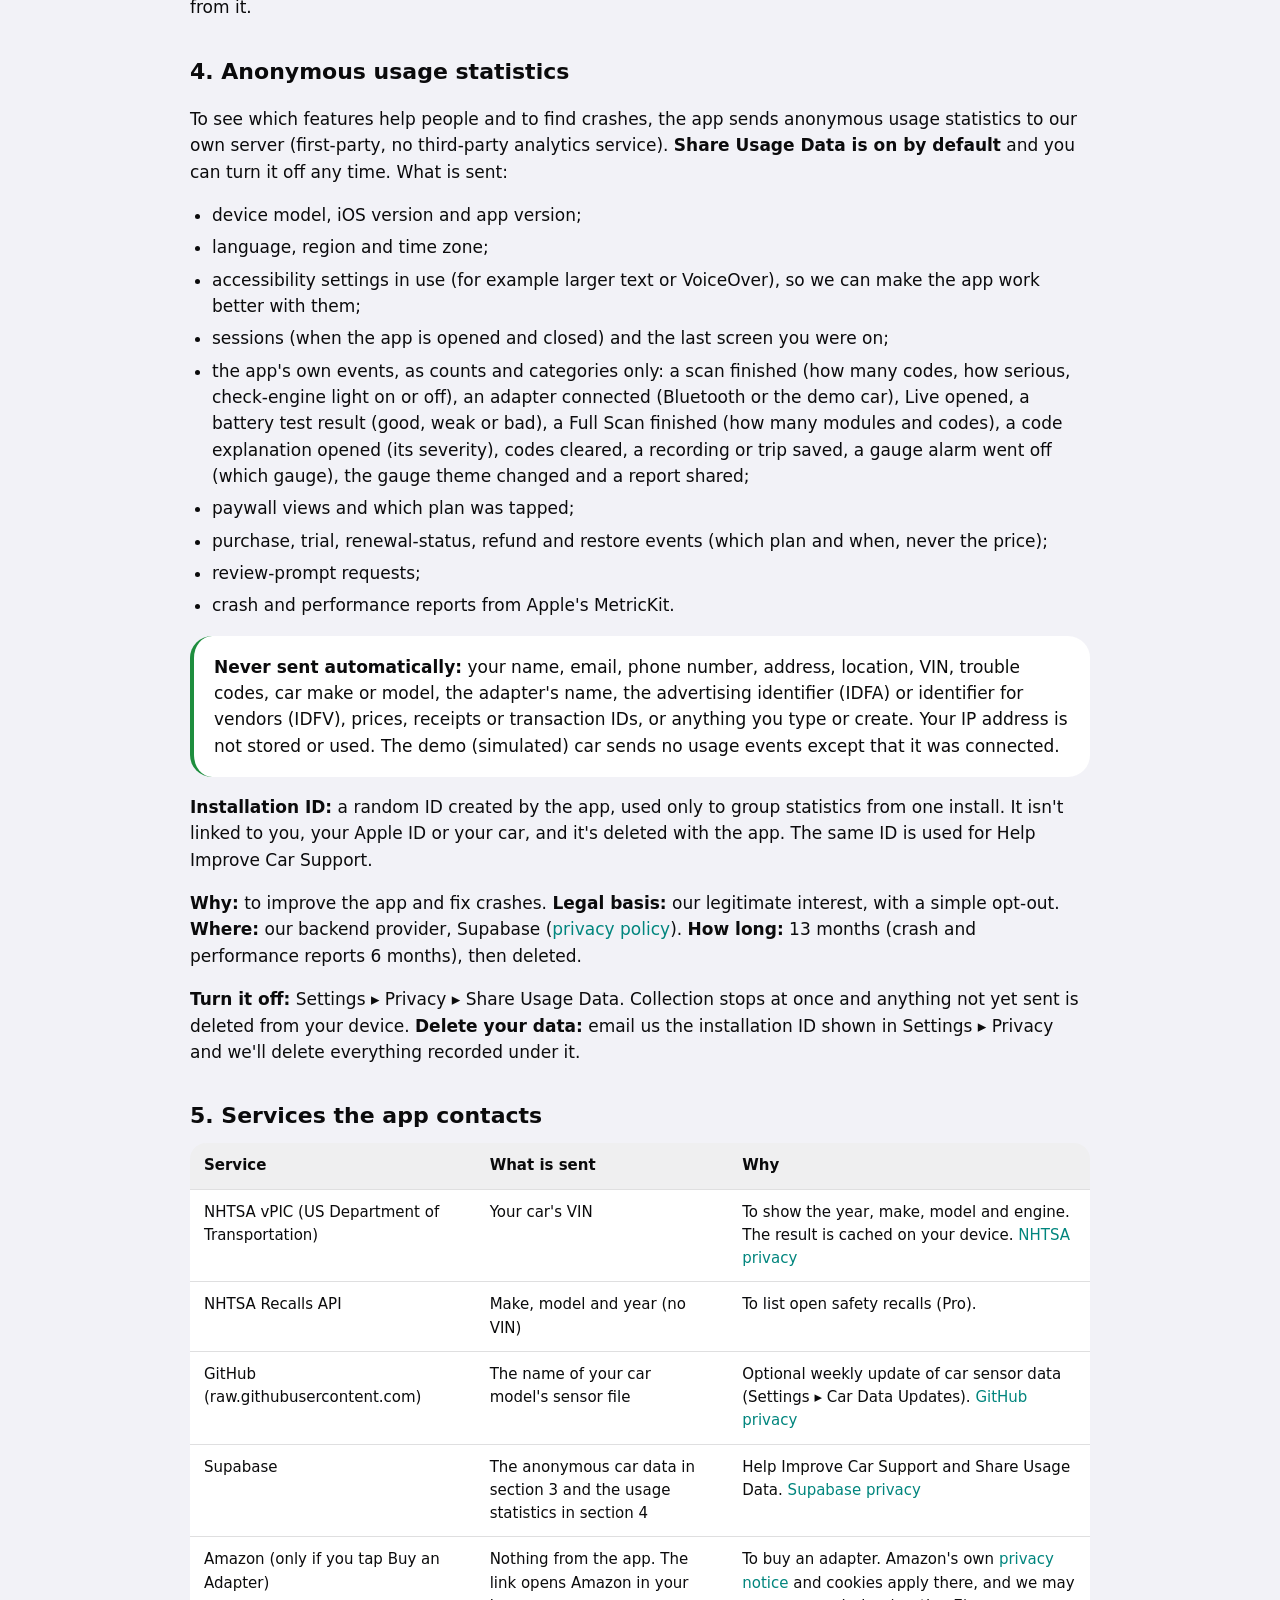
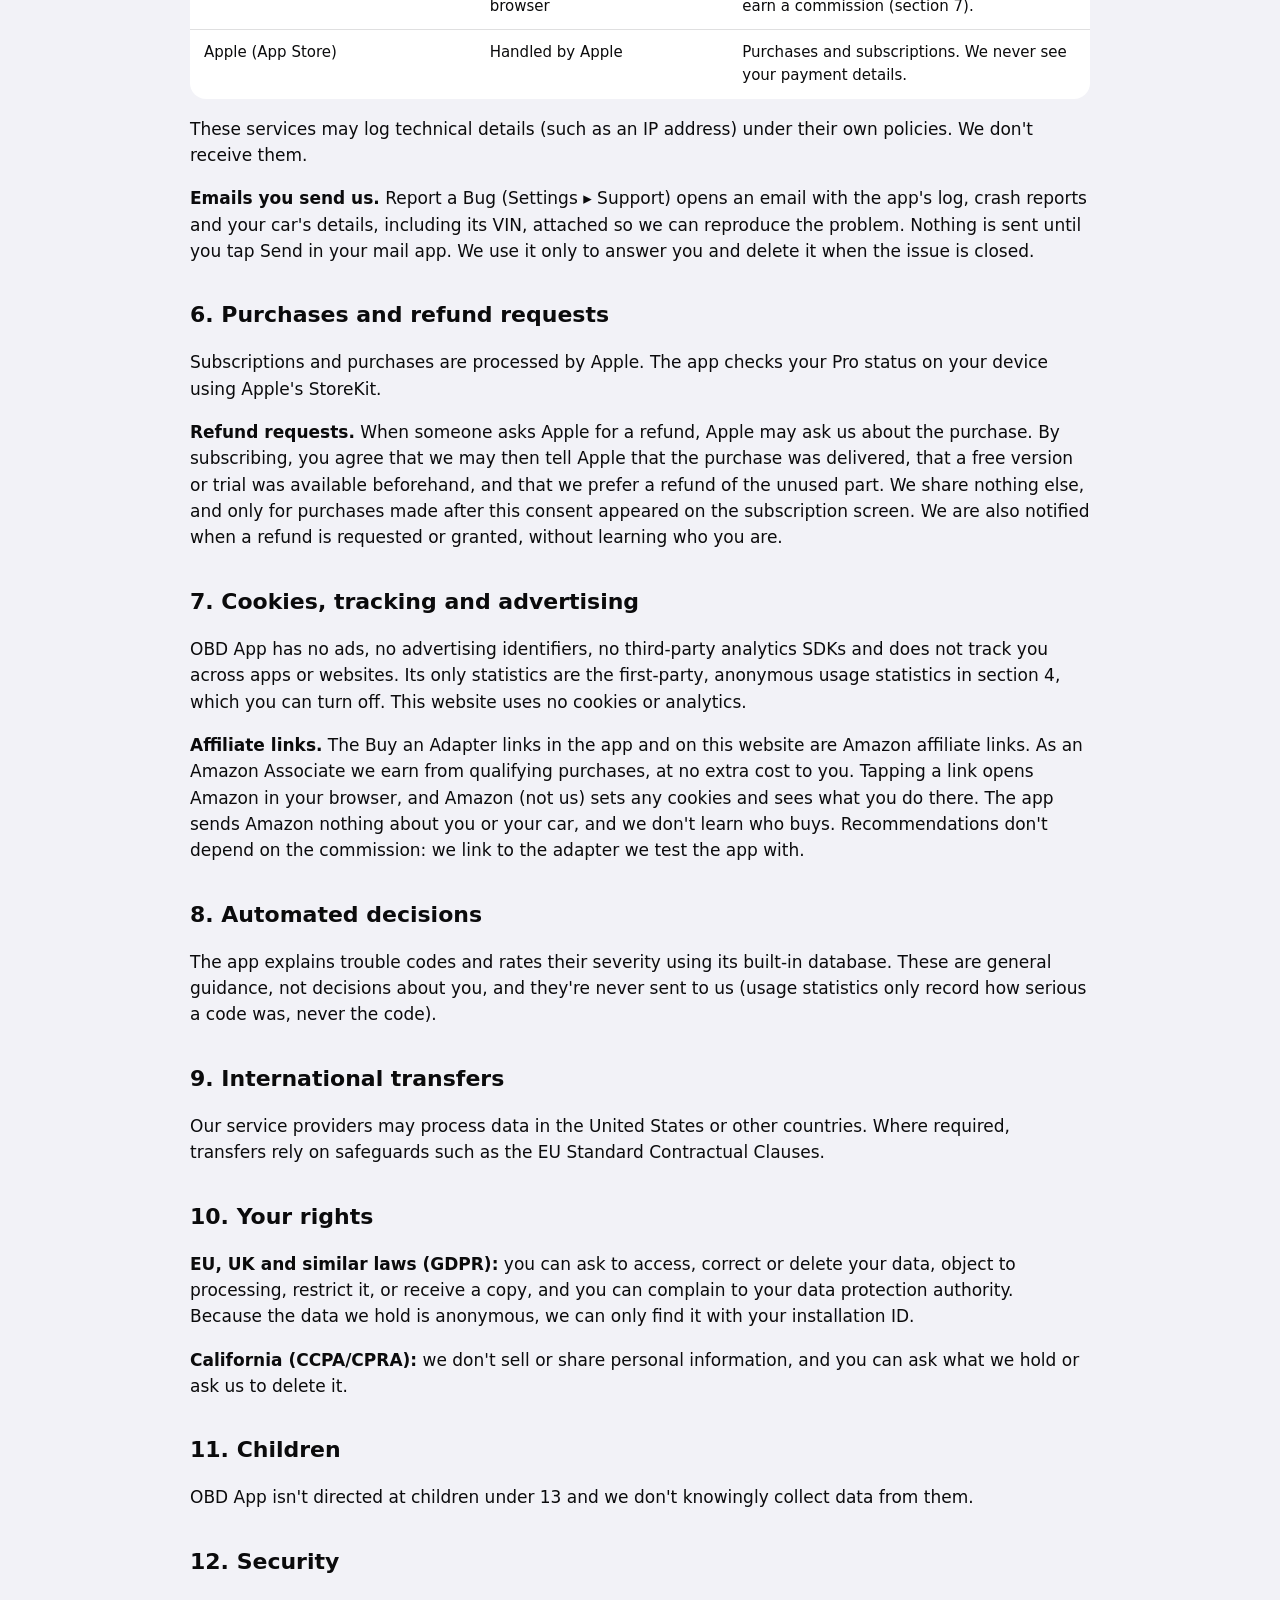
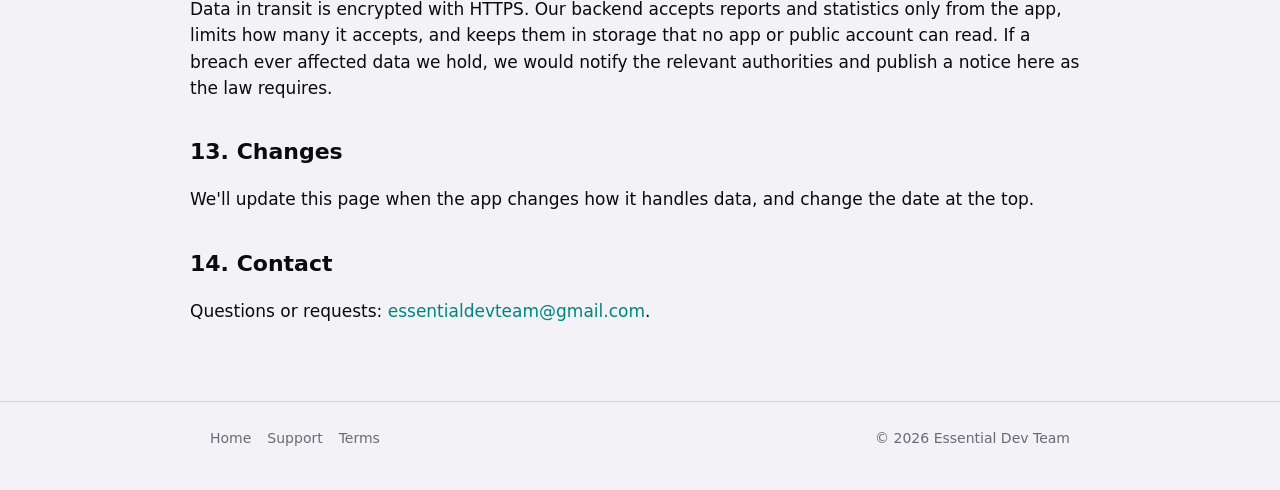
==== commit c1b918b7: "Support: Report a Bug is where the log is sent from; Privacy: emails you send us (log, crash reports" ====
--- a/privacy.html
+++ b/privacy.html
@@ -23,7 +23,7 @@
 
   <main class="wrap doc">
     <h1>Privacy Policy</h1>
-    <p class="updated">Last updated: October 28, 2026</p>
+    <p class="updated">Last updated: November 24, 2026</p>
 
     <div class="box">
       <strong>In short:</strong> your scans, history and car details stay on your iPhone. If you leave
@@ -55,7 +55,7 @@
       <li>the app version and a random installation ID created by the app.</li>
     </ul>
     <div class="box never">
-      <strong>Never sent:</strong> your VIN, name, email, phone number, location, Apple ID, the adapter's identity,
+      <strong>Never sent automatically:</strong> your VIN, name, email, phone number, location, Apple ID, the adapter's identity,
       photos or anything you type, or your live driving data. We don't store or use IP addresses.
       The installation ID is random and isn't linked to you or your car.
     </div>
@@ -89,7 +89,7 @@
       <li>crash and performance reports from Apple's MetricKit.</li>
     </ul>
     <div class="box never">
-      <strong>Never sent:</strong> your name, email, phone number, address, location, VIN, trouble codes, car make or model,
+      <strong>Never sent automatically:</strong> your name, email, phone number, address, location, VIN, trouble codes, car make or model,
       the adapter's name, the advertising identifier (IDFA) or identifier for vendors (IDFV), prices, receipts or transaction IDs,
       or anything you type or create. Your IP address is not stored or used. The demo (simulated) car sends no usage events
       except that it was connected.
@@ -114,6 +114,10 @@
       <tr><td>Apple (App Store)</td><td>Handled by Apple</td><td>Purchases and subscriptions. We never see your payment details.</td></tr>
     </table>
     <p>These services may log technical details (such as an IP address) under their own policies. We don't receive them.</p>
+
+    <p><strong>Emails you send us.</strong> Report a Bug (Settings ▸ Support) opens an email with the app's log, crash reports and
+      your car's details, including its VIN, attached so we can reproduce the problem. Nothing is sent until you tap Send in your
+      mail app. We use it only to answer you and delete it when the issue is closed.</p>
 
     <h2>6. Purchases and refund requests</h2>
     <p>Subscriptions and purchases are processed by Apple. The app checks your Pro status on your device using Apple's StoreKit.</p>
